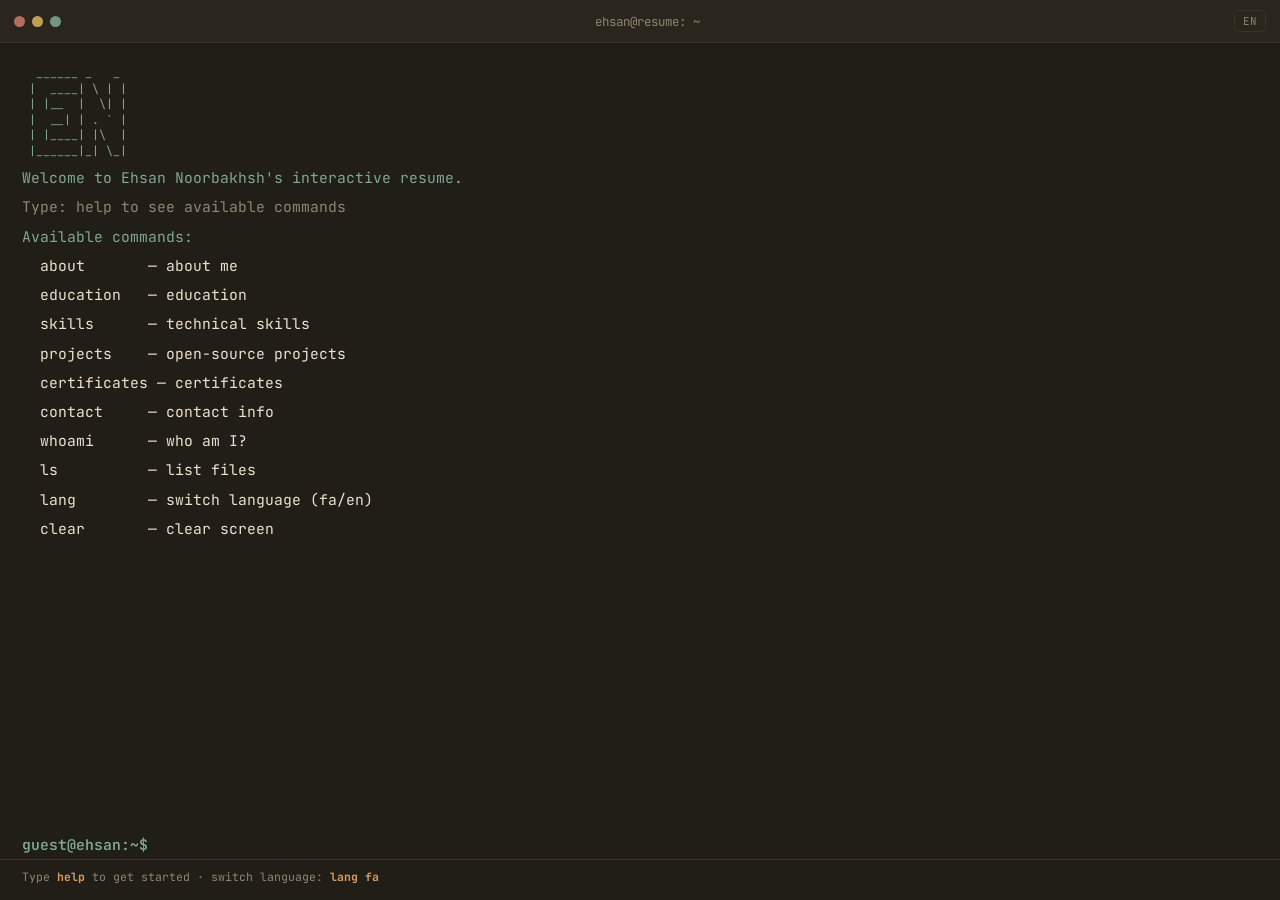
==== index.html @ cbe59d24 "Add files via upload" ====
<!DOCTYPE html>
<html lang="fa" dir="ltr">
<head>
<meta charset="UTF-8">
<meta name="viewport" content="width=device-width, initial-scale=1.0">
<title>ehsan@resume: ~</title>
<link rel="preconnect" href="https://fonts.googleapis.com">
<link href="https://fonts.googleapis.com/css2?family=Vazirmatn:wght@400;500;600;700&family=JetBrains+Mono:wght@400;500;600;700&display=swap" rel="stylesheet">
<link rel="icon" type="image/x-icon" href="terico.ico" />
<style>
  :root{
    --bg:#211d17;
    --bg-bar:#2a251d;
    --ink:#ece3cf;
    --ink-dim:#8f8672;
    --accent:#7fa895;
    --clay:#d99b5f;
    --err:#c97b6b;
    --border:#3a3327;
  }
  *{box-sizing:border-box;}
  html,body{margin:0;padding:0;height:100%;}
  body{
    background:var(--bg);
    color:var(--ink);
    font-family:'JetBrains Mono','Vazirmatn',monospace;
    height:100vh;
    display:flex; flex-direction:column;
    overflow:hidden;
  }
  ::selection{background:var(--accent); color:#211d17;}

  #titlebar{
    background:var(--bg-bar); border-bottom:1px solid var(--border);
    padding:10px 14px; display:flex; align-items:center; gap:10px; flex-shrink:0;
  }
  .dots{display:flex; gap:7px;}
  .dots span{width:11px; height:11px; border-radius:50%; display:inline-block; opacity:.85;}
  .d1{background:#c97b6b;} .d2{background:#d9b45f;} .d3{background:#7fa895;}
  #titlebar .name{flex:1; text-align:center; font-size:.78rem; color:var(--ink-dim);}
  #lang-badge{
    font-size:.68rem; color:var(--ink-dim); border:1px solid var(--border); border-radius:5px;
    padding:3px 8px; flex-shrink:0;
  }

  #screen{
    flex:1; overflow-y:auto; padding:22px 22px 10px; font-size:.92rem; line-height:1.85;
    cursor:text; user-select:text; -webkit-user-select:text;
  }
  #screen::-webkit-scrollbar{width:9px;}
  #screen::-webkit-scrollbar-thumb{background:var(--border); border-radius:5px;}

  .line{margin-bottom:2px; white-space:pre-wrap; word-break:break-word; user-select:text;}
  .line.rtl{direction:rtl; text-align:right; font-family:'Vazirmatn','JetBrains Mono',monospace;}
  .line.cmd{color:var(--ink);}
  .line.cmd .prompt{color:var(--accent); font-weight:600;}
  .line.dim{color:var(--ink-dim);}
  .line.accent{color:var(--accent);}
  .line.clay{color:var(--clay);}
  .line.err{color:var(--err);}
  .line.gap{height:10px;}

  .ascii{color:var(--accent); font-size:.72rem; line-height:1.35; margin-bottom:6px; white-space:pre;}

  a{color:var(--clay); text-decoration:none; border-bottom:1px dashed var(--clay); cursor:pointer;}
  a:hover{color:var(--accent); border-bottom-color:var(--accent);}

  #input-row{
    display:flex; align-items:center; gap:8px; padding:2px 0 4px;
  }
  #input-row .prompt{color:var(--accent); font-weight:600; flex-shrink:0; font-size:.92rem;}
  #cmd-input{
    flex:1; background:transparent; border:none; outline:none; color:var(--ink);
    font-family:'JetBrains Mono','Vazirmatn',monospace; font-size:.92rem; caret-color:var(--accent);
    direction:ltr;
  }

  #hint{
    flex-shrink:0; padding:9px 22px 16px; font-size:.72rem; color:var(--ink-dim);
    border-top:1px solid var(--border);
  }
  #hint.rtl{direction:rtl; text-align:right;}
  #hint b{color:var(--clay); font-family:'JetBrains Mono';}

  @media (max-width:640px){
    #screen{font-size:.85rem; padding:16px 14px 6px;}
    #hint{font-size:.68rem; padding:8px 14px 14px;}
  }
  @media (prefers-reduced-motion: reduce){
    *{animation-duration:.001s !important; transition-duration:.001s !important;}
  }
</style>
</head>
<body>

<div id="titlebar">
  <div class="dots"><span class="d1"></span><span class="d2"></span><span class="d3"></span></div>
  <div class="name">ehsan@resume: ~</div>
  <div id="lang-badge">EN</div>
</div>

<div id="screen"></div>

<div style="padding:0 22px;">
  <div id="input-row">
    <span class="prompt">guest@ehsan:~$</span>
    <input id="cmd-input" type="text" autocomplete="off" autocorrect="off" autocapitalize="off" spellcheck="false" aria-label="terminal input">
  </div>
</div>

<div id="hint">Type <b>help</b> to get started  ·  switch language: <b>lang fa</b></div>

<script>
(function(){
  var screen = document.getElementById('screen');
  var input = document.getElementById('cmd-input');
  var hint = document.getElementById('hint');
  var langBadge = document.getElementById('lang-badge');
  var history = [];
  var histIndex = -1;
  var lang = 'en';

  var ascii = "  ______ _   _\n |  ____| \\ | |\n | |__  |  \\| |\n |  __| | . \` |\n | |____| |\\  |\n |______|_| \\_|";

  function addLine(text, cls){
    var d = document.createElement('div');
    d.className = 'line' + (cls ? ' ' + cls : '');
    d.textContent = text;
    screen.appendChild(d);
  }
  function addGap(){
    var d = document.createElement('div');
    d.className = 'line gap';
    screen.appendChild(d);
  }
  function addRaw(html, cls){
    var d = document.createElement('div');
    d.className = 'line' + (cls ? ' ' + cls : '');
    d.innerHTML = html;
    screen.appendChild(d);
  }
  function addLinkLine(prefix, url, displayText, cls){
    var d = document.createElement('div');
    d.className = 'line' + (cls ? ' ' + cls : '');
    if(prefix){
      d.appendChild(document.createTextNode(prefix));
    }
    var a = document.createElement('a');
    a.href = url;
    a.textContent = displayText;
    a.target = '_blank';
    a.rel = 'noopener noreferrer';
    d.appendChild(a);
    screen.appendChild(d);
  }
  function scrollBottom(){
    screen.scrollTop = screen.scrollHeight;
  }
  function r(cls){ return lang === 'fa' ? ('rtl ' + (cls||'')).trim() : (cls||''); }

  var commands = {
    help: function(){
      if(lang === 'fa'){
        addLine('دستورات موجود:', r('accent'));
        addLine('  about       — درباره من', r());
        addLine('  education   — تحصیلات', r());
        addLine('  skills      — مهارت‌های فنی', r());
        addLine('  projects    — پروژه‌های متن‌باز', r());
        addLine('  certificates — گواهی‌ها', r());
        addLine('  contact     — راه‌های ارتباطی', r());
        addLine('  whoami      — من کی‌ام؟', r());
        addLine('  ls          — لیست فایل‌ها', r());
        addLine('  lang        — تغییر زبان (fa/en)', r());
        addLine('  clear       — پاک کردن صفحه', r());
      } else {
        addLine('Available commands:', 'accent');
        addLine('  about       — about me');
        addLine('  education   — education');
        addLine('  skills      — technical skills');
        addLine('  projects    — open-source projects');
        addLine('  certificates — certificates');
        addLine('  contact     — contact info');
        addLine('  whoami      — who am I?');
        addLine('  ls          — list files');
        addLine('  lang        — switch language (fa/en)');
        addLine('  clear       — clear screen');
      }
    },
    about: function(){
      if(lang === 'fa'){
        addLine('احسان نوربخش — دانشجوی مهندسی کامپیوتر، دانشگاه قم', r('clay'));
        addGap();
        addLine('دانشجوی مهندسی کامپیوتر دانشگاه قم هستم و تجربه‌ی انجام چندین پروژه‌ی دانشگاهی و عملی', r());
        addLine('در زمینه‌ی برنامه‌نویسی و توسعه‌ی نرم‌افزار دارم. با Python و php و #C کار کرده‌ام و در طراحی', r());
        addLine('و پیاده‌سازی مدل‌های یادگیری ماشین تجربه دارم. همچنین در توسعه‌ی وب‌سایت یک شرکت هم', r());
        addLine('نقش داشته‌ام که با فرآیندهای واقعی توسعه‌ی نرم‌افزار آشناترم کرد.', r());
        addGap();
        addLine('علاقه‌مند به هوش مصنوعی‌ام و همیشه در حال یادگیری تکنولوژی‌های جدید برای رشد شخصی', r('dim'));
        addLine('و حرفه‌ای هستم.', r('dim'));
      } else {
        addLine('Ehsan Noorbakhsh — Computer Engineering student, University of Qom', 'clay');
        addGap();
        addLine("I'm a computer engineering student at the University of Qom with hands-on");
        addLine('experience building academic and personal software projects. I\'ve worked with');
        addLine('Python , C# and php , and have experience designing and implementing machine learning');
        addLine('models. I also contributed to a company website, which gave me real exposure');
        addLine('to actual development workflows.');
        addGap();
        addLine("I'm interested in AI and always learning new technologies to keep growing,", 'dim');
        addLine('both personally and professionally.', 'dim');
      }
    },
    education: function(){
      if(lang === 'fa'){
        addLine('کارشناسی مهندسی کامپیوتر', r('clay'));
        addLine('  دانشگاه قم  ·  مهر ۱۴۰۳ تا اکنون', r('dim'));
        addGap();
        addLine('دیپلم ریاضی', r('clay'));
        addLine('  دبیرستان استعدادهای درخشان دکتر شهریاری، قم  ·  ۱۴۰۰ تا ۱۴۰۳', r('dim'));
      } else {
        addLine('B.Sc. in Computer Engineering', 'clay');
        addLine('  University of Qom  ·  Sep 2024 – present', 'dim');
        addGap();
        addLine('Math Diploma', 'clay');
        addLine('  Shahriari Talented Students High School, Qom  ·  2021 – 2024', 'dim');
      }
    },
    skills: function(){
      addLine(lang === 'fa' ? 'مهارت‌های فنی:' : 'Technical skills:', r('accent'));
      addGap();
      var bar = function(name, pct, level){
        var filled = Math.round(pct/10);
        var b = '█'.repeat(filled) + '░'.repeat(10-filled);
        addLine('  ' + name.padEnd(17,' ') + b + '  ' + level);
      };
      bar('Python', 70, '2-4y');
      bar('HTML5', 70, '2-4y');
      bar('Machine Learning', 35, '<1y');
      bar('JavaScript', 35, '<1y');
      bar('Windows Forms', 35, '<1y');
      bar('C#', 30, '<1y');
      bar('C++', 25, '<1y');
      addGap();
      addLine(lang === 'fa'
        ? 'فناوری‌های مورد علاقه: Python, JavaScript, C#, HTML, CSS, C++'
        : 'Favorite technologies: Python, JavaScript, C#, HTML, CSS, C++', r('dim'));
    },
    projects: function(){
      if(lang === 'fa'){
        addLine('پروژه‌های متن‌باز:', r('accent'));
        addGap();
        addLine('1. Kanban  [PHP]', 'clay');
        addLine('   بک‌اند یک سیستم مدیریت کانبان مشابه ترلو/جیرا؛ احراز هویت، بوردها، تسک‌ها و سطوح دسترسی.', r('dim'));
        addLinkLine('   → ', 'https://github.com/Ehsan-999/Kanban', 'github.com/ehsannoorbakhsh/Kanban');
        addGap();
        addLine('2. API-Foods  [Python / FastAPI]', 'clay');
        addLine('   REST API برای مدیریت آیتم‌های غذایی با CRUD کامل و اعتبارسنجی Pydantic.', r('dim'));
        addLinkLine('   → ', 'https://github.com/Ehsan-999/API-Foods', 'github.com/ehsannoorbakhsh/API-Foods');
        addGap();
        addLine('3. clipboard-pro  [Python / Tkinter]', 'clay');
        addLine('   مدیریت‌کننده‌ی کلیپ‌بورد با قابلیت پین‌کردن، جست‌وجو و ذخیره‌سازی.', r('dim'));
        addLinkLine('   → ', 'https://github.com/Ehsan-999/clipboard-pro', 'github.com/ehsannoorbakhsh/clipboard-pro');
        addGap();
        addLine('4. Housing-price-prediction  [Python / Jupyter]', 'clay');
        addLine('   پیش‌بینی قیمت خانه با رگرسیون خطی بر اساس متراژ، اتاق، پارکینگ و آدرس.', r('dim'));
        addLinkLine('   → ', 'https://github.com/Ehsan-999/Housing-price-prediction', 'github.com/ehsannoorbakhsh/Housing-price-prediction');
        addGap();
        addLine('5. Inventory-Management-System  [C# / SQL Server]', 'clay');
        addLine('   سیستم انبارداری با ورود کاربر، ثبت محصول، ردیابی موجودی و گزارش تراکنش‌ها.', r('dim'));
        addLinkLine('   → ', 'https://github.com/Ehsan-999/Inventory-Management-System-Cs-WinForms-and-SQL-Server', 'github.com/ehsannoorbakhsh/Inventory-Management-System');
      } else {
        addLine('Open-source projects:', 'accent');
        addGap();
        addLine('1. Kanban  [PHP]', 'clay');
        addLine('   Backend for a Kanban board system similar to Trello/Jira — auth, boards,');
        addLine('   tasks, comments, and permissions.');
        addLinkLine('   → ', 'https://github.com/Ehsan-999/Kanban', 'github.com/ehsannoorbakhsh/Kanban');
        addGap();
        addLine('2. API-Foods  [Python / FastAPI]', 'clay');
        addLine('   A REST API for managing food items with full CRUD and Pydantic validation.');
        addLinkLine('   → ', 'https://github.com/Ehsan-999/API-Foods', 'github.com/ehsannoorbakhsh/API-Foods');
        addGap();
        addLine('3. clipboard-pro  [Python / Tkinter]', 'clay');
        addLine('   A clipboard manager with pinning, search, and history.');
        addLinkLine('   → ', 'https://github.com/Ehsan-999/clipboard-pro', 'github.com/ehsannoorbakhsh/clipboard-pro');
        addGap();
        addLine('4. Housing-price-prediction  [Python / Jupyter]', 'clay');
        addLine('   House price prediction using linear regression based on area, rooms,');
        addLine('   parking, and address.');
        addLinkLine('   → ', 'https://github.com/Ehsan-999/Housing-price-prediction', 'github.com/ehsannoorbakhsh/Housing-price-prediction');
        addGap();
        addLine('5. Inventory-Management-System  [C# / SQL Server]', 'clay');
        addLine('   An inventory system with login, product registration, stock tracking,');
        addLine('   and transaction reports.');
        addLinkLine('   → ', 'https://github.com/Ehsan-999/Inventory-Management-System-Cs-WinForms-and-SQL-Server', 'github.com/ehsannoorbakhsh/Inventory-Management-System');
      }
    },
    contact: function(){
      addLinkLine('Email    : ', 'mailto:ehsannoorbakhsh864@gmail.com', 'ehsannoorbakhsh864@gmail.com');
      addLinkLine('Phone    : ', 'tel:+989052818292', '0905 281 8292');
      addLine('Location : Qom, Iran');
      addLinkLine('GitHub   : ', 'https://github.com/Ehsan-999', 'github.com/Ehsan-999');
      addLinkLine('LinkedIn : ', 'https://www.linkedin.com/in/ehsan-noorbakhsh-a4a32a203', 'linkedin.com/in/ehsannoorbakhsh');
      addLinkLine('Telegram : ', 'https://t.me/Ehsan2k', 't.me/Ehsan2k');
    },
    whoami: function(){
      if(lang === 'fa'){
        addLine('ehsan — computer engineering student, qom university', 'accent');
        addLine('عاشق پایتون، یادگیری ماشین، و ساختن چیزهایی که واقعاً کار می‌کنن.', r('dim'));
      } else {
        addLine('ehsan — computer engineering student, qom university', 'accent');
        addLine('Loves Python, machine learning, and building things that actually work.', 'dim');
      }
    },
    ls: function(){
      addLine('about.txt   education.txt   skills.json   projects/   contact.sh', 'dim');
    },
    date: function(){
      addLine(new Date().toString());
    },
    sudo: function(){
      if(lang === 'fa'){
        addLine('ehsan is not in the sudoers file. This incident will be reported.', 'err');
        addLine(' آروم باش رفیق، فقط یه رزومه‌ست', r('dim'));
      } else {
        addLine('ehsan is not in the sudoers file. This incident will be reported.', 'err');
        addLine(" relax, it's just a resume", 'dim');
      }
    },
    lang: function(arg){
      var choice = (arg || '').toLowerCase();
      if(choice === 'en' || choice === 'english'){
        setLang('en');
        addLine('Language switched to English.', 'accent');
      } else if(choice === 'fa' || choice === 'farsi' || choice === 'persian'){
        setLang('fa');
        addLine('زبان به فارسی تغییر کرد.', r('accent'));
      } else if(choice === ''){
        setLang(lang === 'fa' ? 'en' : 'fa');
        addLine(lang === 'fa' ? 'زبان به فارسی تغییر کرد.' : 'Language switched to English.', r('accent'));
      } else {
        addLine(lang === 'fa' ? 'استفاده: lang fa | lang en' : 'Usage: lang fa | lang en', r('err'));
      }
    },
    certificates: function(){
      if(lang === 'fa'){
        addLine('گواهی‌ها:', r('accent'));
        addGap();
        addLine('تجزیه و تحلیل و آماده‌سازی داده‌ها با پایتون', r('clay'));
        addLine('  فرادرس  ·  اعتبار از دی ۱۴۰۴ تا اکنون', r('dim'));
        addLine('  Preprocessor, Data Analysis, NumPy, Pandas, Python');
        addGap();
        addLine('یادگیری ماشین با پایتون', r('clay'));
        addLine('  مکتب‌خونه  ·  اعتبار از آذر ۱۴۰۴ تا اکنون', r('dim'));
        addLine('  Recommendation Engine, Logistic Regression, Classification, Machine Learning, Hierarchical Clustering');
        addGap();
        addLine('طراحی صفحات وب پیشرفته', r('clay'));
        addLine('  جهاد دانشگاهی  ·  اعتبار از مرداد ۱۴۰۴ تا اکنون', r('dim'));
        addLine('  DOM, API, JavaScript');
        addGap();
        addLine('پایتون پیشرفته', r('clay'));
        addLine('  مکتب‌خونه  ·  اعتبار از بهمن ۱۴۰۳ تا اکنون', r('dim'));
        addLine('  Decision Tree, Beautiful Soup, MySQL, Python');
        addGap();
        addLine('طراحی صفحات وب مقدماتی', r('clay'));
        addLine('  جهاد دانشگاهی  ·  اعتبار از دی ۱۴۰۳ تا اکنون', r('dim'));
        addLine('  CSS, HTML');
        addGap();
        addLine('پایتون مقدماتی', r('clay'));
        addLine('  دبیرستان شهید دکتر شهریاری  ·  اعتبار از دی ۱۳۹۹ تا اکنون', r('dim'));
        addLine('  Python');
      } else {
        addLine('Certificates:', 'accent');
        addGap();
        addLine('Data Analysis & Preprocessing with Python', 'clay');
        addLine('  Faradars  ·  issued Dey 1404 (ongoing)', 'dim');
        addLine('  Preprocessor, Data Analysis, NumPy, Pandas, Python');
        addGap();
        addLine('Machine Learning with Python', 'clay');
        addLine('  Maktabkhooneh  ·  issued Azar 1404 (ongoing)', 'dim');
        addLine('  Recommendation Engine, Logistic Regression, Classification, Machine Learning, Hierarchical Clustering');
        addGap();
        addLine('Advanced Web Page Design', 'clay');
        addLine('  Jahad Daneshgahi  ·  issued Mordad 1404 (ongoing)', 'dim');
        addLine('  DOM, API, JavaScript');
        addGap();
        addLine('Advanced Python', 'clay');
        addLine('  Maktabkhooneh  ·  issued Bahman 1403 (ongoing)', 'dim');
        addLine('  Decision Tree, Beautiful Soup, MySQL, Python');
        addGap();
        addLine('Beginner Web Page Design', 'clay');
        addLine('  Jahad Daneshgahi  ·  issued Dey 1403 (ongoing)', 'dim');
        addLine('  CSS, HTML');
        addGap();
        addLine('Beginner Python', 'clay');
        addLine('  Shahid Dr. Shahriari High School  ·  issued Dey 1399 (ongoing)', 'dim');
        addLine('  Python');
      }
    },
    clear: function(){
      screen.innerHTML = '';
    }
  };

  function setLang(l){
    lang = l;
    langBadge.textContent = lang.toUpperCase();
    if(lang === 'fa'){
      hint.className = 'rtl';
      hint.innerHTML = 'برای شروع تایپ کن: <b>help</b>  ·  تغییر زبان: <b>lang en</b>';
    } else {
      hint.className = '';
      hint.innerHTML = 'Type <b>help</b> to get started  ·  switch language: <b>lang fa</b>';
    }
  }

  function runCommand(raw){
    var trimmed = raw.trim();
    addRaw('<span class="prompt">guest@ehsan:~$</span> ' + escapeHtml(trimmed), 'line cmd');
    if(trimmed === ''){ scrollBottom(); return; }
    var parts = trimmed.split(/\s+/);
    var name = parts[0].toLowerCase();
    if(commands.hasOwnProperty(name)){
      commands[name](parts[1]);
    } else {
      addLine('-bash: ' + name + ': command not found');
      addLine(lang === 'fa' ? "دستور نامعتبره — برای دیدن گزینه‌ها 'help' رو بزن" : "Unknown command — type 'help' to see options", r('dim'));
    }
    addGap();
    scrollBottom();
  }

  function escapeHtml(s){
    var d = document.createElement('div');
    d.textContent = s;
    return d.innerHTML;
  }

  input.addEventListener('keydown', function(e){
    if(e.key === 'Enter'){
      var val = input.value;
      history.push(val);
      histIndex = history.length;
      input.value = '';
      runCommand(val);
    } else if(e.key === 'ArrowUp'){
      if(histIndex > 0){ histIndex--; input.value = history[histIndex]; setTimeout(function(){input.selectionStart = input.selectionEnd = input.value.length;},0); }
      e.preventDefault();
    } else if(e.key === 'ArrowDown'){
      if(histIndex < history.length - 1){ histIndex++; input.value = history[histIndex]; }
      else { histIndex = history.length; input.value = ''; }
      e.preventDefault();
    }
  });

  function focusIfNoSelection(){
    var sel = window.getSelection();
    if(!sel || sel.toString().length === 0){
      input.focus();
    }
  }
  screen.addEventListener('mouseup', focusIfNoSelection);
  document.body.addEventListener('mouseup', function(e){
    if(e.target === document.body) focusIfNoSelection();
  });

  /* welcome banner */
  var asciiEl = document.createElement('div');
  asciiEl.className = 'ascii';
  asciiEl.textContent = ascii;
  screen.appendChild(asciiEl);
  addLine("Welcome to Ehsan Noorbakhsh's interactive resume.", 'accent');
  addLine("Type: help to see available commands", 'dim');
  addLine('Available commands:', 'accent');
        addLine('  about       — about me');
        addLine('  education   — education');
        addLine('  skills      — technical skills');
        addLine('  projects    — open-source projects');
        addLine('  certificates — certificates');
        addLine('  contact     — contact info');
        addLine('  whoami      — who am I?');
        addLine('  ls          — list files');
        addLine('  lang        — switch language (fa/en)');
        addLine('  clear       — clear screen');
  addGap();

  input.focus();
})();
</script>
</body>
</html>
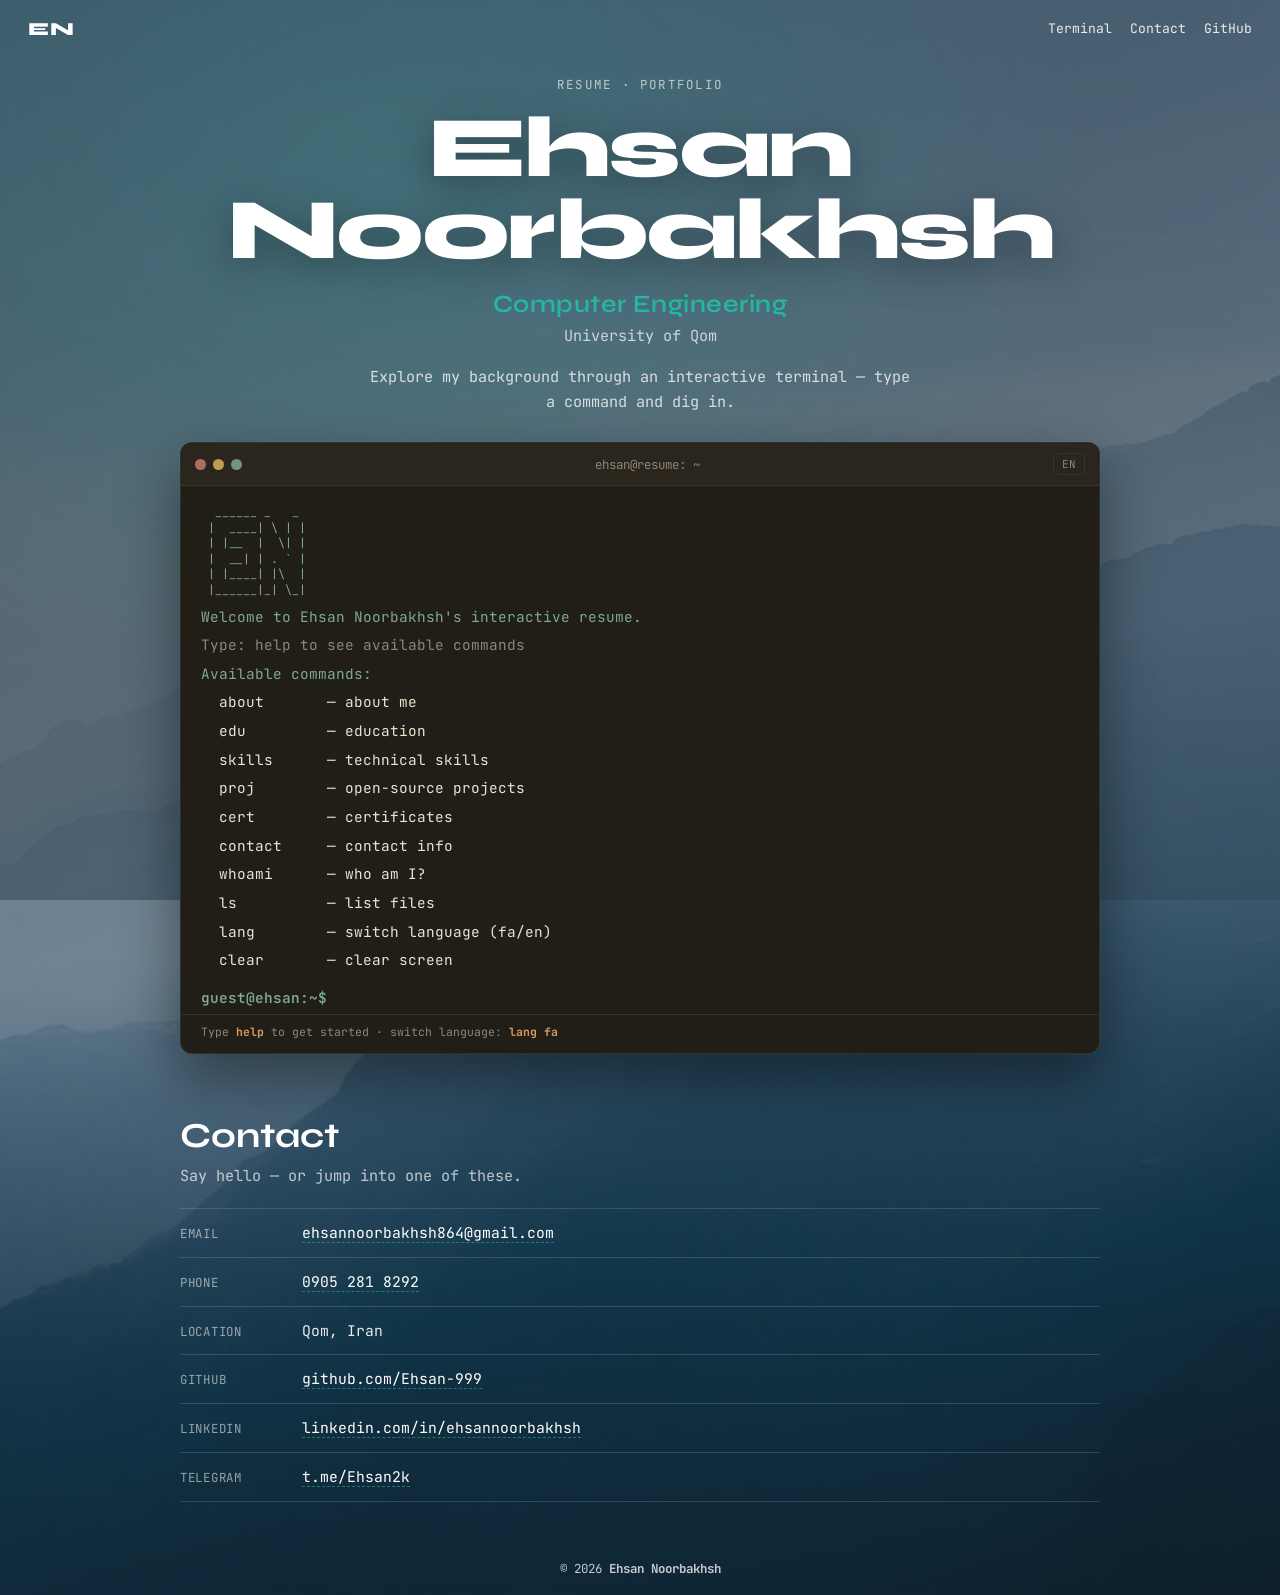
==== commit de6734af: "change template" ====
--- a/index.html
+++ b/index.html
@@ -1,491 +1,107 @@
 <!DOCTYPE html>
-<html lang="fa" dir="ltr">
+<html lang="en">
+
 <head>
-<meta charset="UTF-8">
-<meta name="viewport" content="width=device-width, initial-scale=1.0">
-<title>ehsan@resume: ~</title>
-<link rel="preconnect" href="https://fonts.googleapis.com">
-<link href="https://fonts.googleapis.com/css2?family=Vazirmatn:wght@400;500;600;700&family=JetBrains+Mono:wght@400;500;600;700&display=swap" rel="stylesheet">
-<link rel="icon" type="image/x-icon" href="terico.ico" />
-<style>
-  :root{
-    --bg:#211d17;
-    --bg-bar:#2a251d;
-    --ink:#ece3cf;
-    --ink-dim:#8f8672;
-    --accent:#7fa895;
-    --clay:#d99b5f;
-    --err:#c97b6b;
-    --border:#3a3327;
-  }
-  *{box-sizing:border-box;}
-  html,body{margin:0;padding:0;height:100%;}
-  body{
-    background:var(--bg);
-    color:var(--ink);
-    font-family:'JetBrains Mono','Vazirmatn',monospace;
-    height:100vh;
-    display:flex; flex-direction:column;
-    overflow:hidden;
-  }
-  ::selection{background:var(--accent); color:#211d17;}
+  <meta charset="utf-8">
+  <meta content="width=device-width, initial-scale=1.0" name="viewport">
+  <title>Ehsan Noorbakhsh — Resume</title>
+  <meta name="description" content="Interactive terminal resume of Ehsan Noorbakhsh, Computer Engineering student.">
+  <meta name="keywords" content="Ehsan Noorbakhsh, resume, portfolio, computer engineering">
 
-  #titlebar{
-    background:var(--bg-bar); border-bottom:1px solid var(--border);
-    padding:10px 14px; display:flex; align-items:center; gap:10px; flex-shrink:0;
-  }
-  .dots{display:flex; gap:7px;}
-  .dots span{width:11px; height:11px; border-radius:50%; display:inline-block; opacity:.85;}
-  .d1{background:#c97b6b;} .d2{background:#d9b45f;} .d3{background:#7fa895;}
-  #titlebar .name{flex:1; text-align:center; font-size:.78rem; color:var(--ink-dim);}
-  #lang-badge{
-    font-size:.68rem; color:var(--ink-dim); border:1px solid var(--border); border-radius:5px;
-    padding:3px 8px; flex-shrink:0;
-  }
+  <link href="assets/img/favicon.png" rel="icon">
 
-  #screen{
-    flex:1; overflow-y:auto; padding:22px 22px 10px; font-size:.92rem; line-height:1.85;
-    cursor:text; user-select:text; -webkit-user-select:text;
-  }
-  #screen::-webkit-scrollbar{width:9px;}
-  #screen::-webkit-scrollbar-thumb{background:var(--border); border-radius:5px;}
+  <link href="https://fonts.googleapis.com" rel="preconnect">
+  <link href="https://fonts.gstatic.com" rel="preconnect" crossorigin>
+  <link href="https://fonts.googleapis.com/css2?family=JetBrains+Mono:wght@400;500;600;700&family=Syne:wght@600;700;800&family=Vazirmatn:wght@400;500;600;700&display=swap" rel="stylesheet">
 
-  .line{margin-bottom:2px; white-space:pre-wrap; word-break:break-word; user-select:text;}
-  .line.rtl{direction:rtl; text-align:right; font-family:'Vazirmatn','JetBrains Mono',monospace;}
-  .line.cmd{color:var(--ink);}
-  .line.cmd .prompt{color:var(--accent); font-weight:600;}
-  .line.dim{color:var(--ink-dim);}
-  .line.accent{color:var(--accent);}
-  .line.clay{color:var(--clay);}
-  .line.err{color:var(--err);}
-  .line.gap{height:10px;}
+  <link href="assets/css/main.css" rel="stylesheet">
+</head>
 
-  .ascii{color:var(--accent); font-size:.72rem; line-height:1.35; margin-bottom:6px; white-space:pre;}
+<body class="index-page">
 
-  a{color:var(--clay); text-decoration:none; border-bottom:1px dashed var(--clay); cursor:pointer;}
-  a:hover{color:var(--accent); border-bottom-color:var(--accent);}
+  <header id="header" class="header">
+    <a href="#hero" class="logo">
+      <span class="sitename">EN</span>
+    </a>
+    <nav class="header-links">
+      <a href="#terminal" data-i18n="navTerminal">Terminal</a>
+      <a href="#contact" data-i18n="navContact">Contact</a>
+      <a href="https://github.com/Ehsan-999" target="_blank" rel="noopener noreferrer">GitHub</a>
+    </nav>
+  </header>
 
-  #input-row{
-    display:flex; align-items:center; gap:8px; padding:2px 0 4px;
-  }
-  #input-row .prompt{color:var(--accent); font-weight:600; flex-shrink:0; font-size:.92rem;}
-  #cmd-input{
-    flex:1; background:transparent; border:none; outline:none; color:var(--ink);
-    font-family:'JetBrains Mono','Vazirmatn',monospace; font-size:.92rem; caret-color:var(--accent);
-    direction:ltr;
-  }
+  <main class="main">
+    <section id="hero" class="hero">
+      <div class="intro">
+        <p class="intro-kicker" data-i18n="kicker">Resume · Portfolio</p>
+        <h1 class="intro-name" data-i18n-html="name">Ehsan<br>Noorbakhsh</h1>
+        <p class="intro-role" data-i18n="role">Computer Engineering</p>
+        <p class="intro-place" data-i18n="place">University of Qom</p>
+        <p class="intro-lead" data-i18n="lead">Explore my background through an interactive terminal — type a command and dig in.</p>
+      </div>
 
-  #hint{
-    flex-shrink:0; padding:9px 22px 16px; font-size:.72rem; color:var(--ink-dim);
-    border-top:1px solid var(--border);
-  }
-  #hint.rtl{direction:rtl; text-align:right;}
-  #hint b{color:var(--clay); font-family:'JetBrains Mono';}
+      <div class="terminal" id="terminal" dir="ltr" aria-label="Interactive resume terminal">
+        <div id="titlebar">
+          <div class="dots"><span class="d1"></span><span class="d2"></span><span class="d3"></span></div>
+          <div class="name">ehsan@resume: ~</div>
+          <button type="button" id="lang-badge" aria-label="Switch language">EN</button>
+        </div>
 
-  @media (max-width:640px){
-    #screen{font-size:.85rem; padding:16px 14px 6px;}
-    #hint{font-size:.68rem; padding:8px 14px 14px;}
-  }
-  @media (prefers-reduced-motion: reduce){
-    *{animation-duration:.001s !important; transition-duration:.001s !important;}
-  }
-</style>
-</head>
-<body>
+        <div id="screen"></div>
 
-<div id="titlebar">
-  <div class="dots"><span class="d1"></span><span class="d2"></span><span class="d3"></span></div>
-  <div class="name">ehsan@resume: ~</div>
-  <div id="lang-badge">EN</div>
-</div>
+        <div class="input-wrap">
+          <div id="input-row">
+            <span class="prompt">guest@ehsan:~$</span>
+            <input id="cmd-input" type="text" autocomplete="off" autocorrect="off" autocapitalize="off" spellcheck="false" aria-label="terminal input">
+          </div>
+        </div>
 
-<div id="screen"></div>
+        <div id="hint">Type <b>help</b> to get started · switch language: <b>lang fa</b></div>
+      </div>
+    </section>
 
-<div style="padding:0 22px;">
-  <div id="input-row">
-    <span class="prompt">guest@ehsan:~$</span>
-    <input id="cmd-input" type="text" autocomplete="off" autocorrect="off" autocapitalize="off" spellcheck="false" aria-label="terminal input">
-  </div>
-</div>
+    <section id="contact" class="contact">
+      <h2 data-i18n="contactTitle">Contact</h2>
+      <p class="contact-lead" data-i18n="contactLead">Say hello — or jump into one of these.</p>
+      <ul class="contact-list">
+        <li>
+          <span data-i18n="labelEmail">Email</span>
+          <a href="mailto:ehsannoorbakhsh864@gmail.com">ehsannoorbakhsh864@gmail.com</a>
+        </li>
+        <li>
+          <span data-i18n="labelPhone">Phone</span>
+          <a href="tel:+989052818292">0905 281 8292</a>
+        </li>
+        <li>
+          <span data-i18n="labelLocation">Location</span>
+          <span class="contact-plain" data-i18n="locationValue">Qom, Iran</span>
+        </li>
+        <li>
+          <span>GitHub</span>
+          <a href="https://github.com/Ehsan-999" target="_blank" rel="noopener noreferrer">github.com/Ehsan-999</a>
+        </li>
+        <li>
+          <span>LinkedIn</span>
+          <a href="https://www.linkedin.com/in/ehsan-noorbakhsh-a4a32a203" target="_blank" rel="noopener noreferrer">linkedin.com/in/ehsannoorbakhsh</a>
+        </li>
+        <li>
+          <span>Telegram</span>
+          <a href="https://t.me/Ehsan2k" target="_blank" rel="noopener noreferrer">t.me/Ehsan2k</a>
+        </li>
+      </ul>
+    </section>
+  </main>
 
-<div id="hint">Type <b>help</b> to get started  ·  switch language: <b>lang fa</b></div>
+  <footer id="footer" class="footer">
+    <p>© <span id="year"></span> <strong data-i18n="footerName">Ehsan Noorbakhsh</strong></p>
 
-<script>
-(function(){
-  var screen = document.getElementById('screen');
-  var input = document.getElementById('cmd-input');
-  var hint = document.getElementById('hint');
-  var langBadge = document.getElementById('lang-badge');
-  var history = [];
-  var histIndex = -1;
-  var lang = 'en';
+  </footer>
 
-  var ascii = "  ______ _   _\n |  ____| \\ | |\n | |__  |  \\| |\n |  __| | . \` |\n | |____| |\\  |\n |______|_| \\_|";
+  <div id="preloader"></div>
 
-  function addLine(text, cls){
-    var d = document.createElement('div');
-    d.className = 'line' + (cls ? ' ' + cls : '');
-    d.textContent = text;
-    screen.appendChild(d);
-  }
-  function addGap(){
-    var d = document.createElement('div');
-    d.className = 'line gap';
-    screen.appendChild(d);
-  }
-  function addRaw(html, cls){
-    var d = document.createElement('div');
-    d.className = 'line' + (cls ? ' ' + cls : '');
-    d.innerHTML = html;
-    screen.appendChild(d);
-  }
-  function addLinkLine(prefix, url, displayText, cls){
-    var d = document.createElement('div');
-    d.className = 'line' + (cls ? ' ' + cls : '');
-    if(prefix){
-      d.appendChild(document.createTextNode(prefix));
-    }
-    var a = document.createElement('a');
-    a.href = url;
-    a.textContent = displayText;
-    a.target = '_blank';
-    a.rel = 'noopener noreferrer';
-    d.appendChild(a);
-    screen.appendChild(d);
-  }
-  function scrollBottom(){
-    screen.scrollTop = screen.scrollHeight;
-  }
-  function r(cls){ return lang === 'fa' ? ('rtl ' + (cls||'')).trim() : (cls||''); }
+  <script src="assets/js/main.js"></script>
+  <script src="assets/js/terminal.js"></script>
 
-  var commands = {
-    help: function(){
-      if(lang === 'fa'){
-        addLine('دستورات موجود:', r('accent'));
-        addLine('  about       — درباره من', r());
-        addLine('  education   — تحصیلات', r());
-        addLine('  skills      — مهارت‌های فنی', r());
-        addLine('  projects    — پروژه‌های متن‌باز', r());
-        addLine('  certificates — گواهی‌ها', r());
-        addLine('  contact     — راه‌های ارتباطی', r());
-        addLine('  whoami      — من کی‌ام؟', r());
-        addLine('  ls          — لیست فایل‌ها', r());
-        addLine('  lang        — تغییر زبان (fa/en)', r());
-        addLine('  clear       — پاک کردن صفحه', r());
-      } else {
-        addLine('Available commands:', 'accent');
-        addLine('  about       — about me');
-        addLine('  education   — education');
-        addLine('  skills      — technical skills');
-        addLine('  projects    — open-source projects');
-        addLine('  certificates — certificates');
-        addLine('  contact     — contact info');
-        addLine('  whoami      — who am I?');
-        addLine('  ls          — list files');
-        addLine('  lang        — switch language (fa/en)');
-        addLine('  clear       — clear screen');
-      }
-    },
-    about: function(){
-      if(lang === 'fa'){
-        addLine('احسان نوربخش — دانشجوی مهندسی کامپیوتر، دانشگاه قم', r('clay'));
-        addGap();
-        addLine('دانشجوی مهندسی کامپیوتر دانشگاه قم هستم و تجربه‌ی انجام چندین پروژه‌ی دانشگاهی و عملی', r());
-        addLine('در زمینه‌ی برنامه‌نویسی و توسعه‌ی نرم‌افزار دارم. با Python و php و #C کار کرده‌ام و در طراحی', r());
-        addLine('و پیاده‌سازی مدل‌های یادگیری ماشین تجربه دارم. همچنین در توسعه‌ی وب‌سایت یک شرکت هم', r());
-        addLine('نقش داشته‌ام که با فرآیندهای واقعی توسعه‌ی نرم‌افزار آشناترم کرد.', r());
-        addGap();
-        addLine('علاقه‌مند به هوش مصنوعی‌ام و همیشه در حال یادگیری تکنولوژی‌های جدید برای رشد شخصی', r('dim'));
-        addLine('و حرفه‌ای هستم.', r('dim'));
-      } else {
-        addLine('Ehsan Noorbakhsh — Computer Engineering student, University of Qom', 'clay');
-        addGap();
-        addLine("I'm a computer engineering student at the University of Qom with hands-on");
-        addLine('experience building academic and personal software projects. I\'ve worked with');
-        addLine('Python , C# and php , and have experience designing and implementing machine learning');
-        addLine('models. I also contributed to a company website, which gave me real exposure');
-        addLine('to actual development workflows.');
-        addGap();
-        addLine("I'm interested in AI and always learning new technologies to keep growing,", 'dim');
-        addLine('both personally and professionally.', 'dim');
-      }
-    },
-    education: function(){
-      if(lang === 'fa'){
-        addLine('کارشناسی مهندسی کامپیوتر', r('clay'));
-        addLine('  دانشگاه قم  ·  مهر ۱۴۰۳ تا اکنون', r('dim'));
-        addGap();
-        addLine('دیپلم ریاضی', r('clay'));
-        addLine('  دبیرستان استعدادهای درخشان دکتر شهریاری، قم  ·  ۱۴۰۰ تا ۱۴۰۳', r('dim'));
-      } else {
-        addLine('B.Sc. in Computer Engineering', 'clay');
-        addLine('  University of Qom  ·  Sep 2024 – present', 'dim');
-        addGap();
-        addLine('Math Diploma', 'clay');
-        addLine('  Shahriari Talented Students High School, Qom  ·  2021 – 2024', 'dim');
-      }
-    },
-    skills: function(){
-      addLine(lang === 'fa' ? 'مهارت‌های فنی:' : 'Technical skills:', r('accent'));
-      addGap();
-      var bar = function(name, pct, level){
-        var filled = Math.round(pct/10);
-        var b = '█'.repeat(filled) + '░'.repeat(10-filled);
-        addLine('  ' + name.padEnd(17,' ') + b + '  ' + level);
-      };
-      bar('Python', 70, '2-4y');
-      bar('HTML5', 70, '2-4y');
-      bar('Machine Learning', 35, '<1y');
-      bar('JavaScript', 35, '<1y');
-      bar('Windows Forms', 35, '<1y');
-      bar('C#', 30, '<1y');
-      bar('C++', 25, '<1y');
-      addGap();
-      addLine(lang === 'fa'
-        ? 'فناوری‌های مورد علاقه: Python, JavaScript, C#, HTML, CSS, C++'
-        : 'Favorite technologies: Python, JavaScript, C#, HTML, CSS, C++', r('dim'));
-    },
-    projects: function(){
-      if(lang === 'fa'){
-        addLine('پروژه‌های متن‌باز:', r('accent'));
-        addGap();
-        addLine('1. Kanban  [PHP]', 'clay');
-        addLine('   بک‌اند یک سیستم مدیریت کانبان مشابه ترلو/جیرا؛ احراز هویت، بوردها، تسک‌ها و سطوح دسترسی.', r('dim'));
-        addLinkLine('   → ', 'https://github.com/Ehsan-999/Kanban', 'github.com/ehsannoorbakhsh/Kanban');
-        addGap();
-        addLine('2. API-Foods  [Python / FastAPI]', 'clay');
-        addLine('   REST API برای مدیریت آیتم‌های غذایی با CRUD کامل و اعتبارسنجی Pydantic.', r('dim'));
-        addLinkLine('   → ', 'https://github.com/Ehsan-999/API-Foods', 'github.com/ehsannoorbakhsh/API-Foods');
-        addGap();
-        addLine('3. clipboard-pro  [Python / Tkinter]', 'clay');
-        addLine('   مدیریت‌کننده‌ی کلیپ‌بورد با قابلیت پین‌کردن، جست‌وجو و ذخیره‌سازی.', r('dim'));
-        addLinkLine('   → ', 'https://github.com/Ehsan-999/clipboard-pro', 'github.com/ehsannoorbakhsh/clipboard-pro');
-        addGap();
-        addLine('4. Housing-price-prediction  [Python / Jupyter]', 'clay');
-        addLine('   پیش‌بینی قیمت خانه با رگرسیون خطی بر اساس متراژ، اتاق، پارکینگ و آدرس.', r('dim'));
-        addLinkLine('   → ', 'https://github.com/Ehsan-999/Housing-price-prediction', 'github.com/ehsannoorbakhsh/Housing-price-prediction');
-        addGap();
-        addLine('5. Inventory-Management-System  [C# / SQL Server]', 'clay');
-        addLine('   سیستم انبارداری با ورود کاربر، ثبت محصول، ردیابی موجودی و گزارش تراکنش‌ها.', r('dim'));
-        addLinkLine('   → ', 'https://github.com/Ehsan-999/Inventory-Management-System-Cs-WinForms-and-SQL-Server', 'github.com/ehsannoorbakhsh/Inventory-Management-System');
-      } else {
-        addLine('Open-source projects:', 'accent');
-        addGap();
-        addLine('1. Kanban  [PHP]', 'clay');
-        addLine('   Backend for a Kanban board system similar to Trello/Jira — auth, boards,');
-        addLine('   tasks, comments, and permissions.');
-        addLinkLine('   → ', 'https://github.com/Ehsan-999/Kanban', 'github.com/ehsannoorbakhsh/Kanban');
-        addGap();
-        addLine('2. API-Foods  [Python / FastAPI]', 'clay');
-        addLine('   A REST API for managing food items with full CRUD and Pydantic validation.');
-        addLinkLine('   → ', 'https://github.com/Ehsan-999/API-Foods', 'github.com/ehsannoorbakhsh/API-Foods');
-        addGap();
-        addLine('3. clipboard-pro  [Python / Tkinter]', 'clay');
-        addLine('   A clipboard manager with pinning, search, and history.');
-        addLinkLine('   → ', 'https://github.com/Ehsan-999/clipboard-pro', 'github.com/ehsannoorbakhsh/clipboard-pro');
-        addGap();
-        addLine('4. Housing-price-prediction  [Python / Jupyter]', 'clay');
-        addLine('   House price prediction using linear regression based on area, rooms,');
-        addLine('   parking, and address.');
-        addLinkLine('   → ', 'https://github.com/Ehsan-999/Housing-price-prediction', 'github.com/ehsannoorbakhsh/Housing-price-prediction');
-        addGap();
-        addLine('5. Inventory-Management-System  [C# / SQL Server]', 'clay');
-        addLine('   An inventory system with login, product registration, stock tracking,');
-        addLine('   and transaction reports.');
-        addLinkLine('   → ', 'https://github.com/Ehsan-999/Inventory-Management-System-Cs-WinForms-and-SQL-Server', 'github.com/ehsannoorbakhsh/Inventory-Management-System');
-      }
-    },
-    contact: function(){
-      addLinkLine('Email    : ', 'mailto:ehsannoorbakhsh864@gmail.com', 'ehsannoorbakhsh864@gmail.com');
-      addLinkLine('Phone    : ', 'tel:+989052818292', '0905 281 8292');
-      addLine('Location : Qom, Iran');
-      addLinkLine('GitHub   : ', 'https://github.com/Ehsan-999', 'github.com/Ehsan-999');
-      addLinkLine('LinkedIn : ', 'https://www.linkedin.com/in/ehsan-noorbakhsh-a4a32a203', 'linkedin.com/in/ehsannoorbakhsh');
-      addLinkLine('Telegram : ', 'https://t.me/Ehsan2k', 't.me/Ehsan2k');
-    },
-    whoami: function(){
-      if(lang === 'fa'){
-        addLine('ehsan — computer engineering student, qom university', 'accent');
-        addLine('عاشق پایتون، یادگیری ماشین، و ساختن چیزهایی که واقعاً کار می‌کنن.', r('dim'));
-      } else {
-        addLine('ehsan — computer engineering student, qom university', 'accent');
-        addLine('Loves Python, machine learning, and building things that actually work.', 'dim');
-      }
-    },
-    ls: function(){
-      addLine('about.txt   education.txt   skills.json   projects/   contact.sh', 'dim');
-    },
-    date: function(){
-      addLine(new Date().toString());
-    },
-    sudo: function(){
-      if(lang === 'fa'){
-        addLine('ehsan is not in the sudoers file. This incident will be reported.', 'err');
-        addLine(' آروم باش رفیق، فقط یه رزومه‌ست', r('dim'));
-      } else {
-        addLine('ehsan is not in the sudoers file. This incident will be reported.', 'err');
-        addLine(" relax, it's just a resume", 'dim');
-      }
-    },
-    lang: function(arg){
-      var choice = (arg || '').toLowerCase();
-      if(choice === 'en' || choice === 'english'){
-        setLang('en');
-        addLine('Language switched to English.', 'accent');
-      } else if(choice === 'fa' || choice === 'farsi' || choice === 'persian'){
-        setLang('fa');
-        addLine('زبان به فارسی تغییر کرد.', r('accent'));
-      } else if(choice === ''){
-        setLang(lang === 'fa' ? 'en' : 'fa');
-        addLine(lang === 'fa' ? 'زبان به فارسی تغییر کرد.' : 'Language switched to English.', r('accent'));
-      } else {
-        addLine(lang === 'fa' ? 'استفاده: lang fa | lang en' : 'Usage: lang fa | lang en', r('err'));
-      }
-    },
-    certificates: function(){
-      if(lang === 'fa'){
-        addLine('گواهی‌ها:', r('accent'));
-        addGap();
-        addLine('تجزیه و تحلیل و آماده‌سازی داده‌ها با پایتون', r('clay'));
-        addLine('  فرادرس  ·  اعتبار از دی ۱۴۰۴ تا اکنون', r('dim'));
-        addLine('  Preprocessor, Data Analysis, NumPy, Pandas, Python');
-        addGap();
-        addLine('یادگیری ماشین با پایتون', r('clay'));
-        addLine('  مکتب‌خونه  ·  اعتبار از آذر ۱۴۰۴ تا اکنون', r('dim'));
-        addLine('  Recommendation Engine, Logistic Regression, Classification, Machine Learning, Hierarchical Clustering');
-        addGap();
-        addLine('طراحی صفحات وب پیشرفته', r('clay'));
-        addLine('  جهاد دانشگاهی  ·  اعتبار از مرداد ۱۴۰۴ تا اکنون', r('dim'));
-        addLine('  DOM, API, JavaScript');
-        addGap();
-        addLine('پایتون پیشرفته', r('clay'));
-        addLine('  مکتب‌خونه  ·  اعتبار از بهمن ۱۴۰۳ تا اکنون', r('dim'));
-        addLine('  Decision Tree, Beautiful Soup, MySQL, Python');
-        addGap();
-        addLine('طراحی صفحات وب مقدماتی', r('clay'));
-        addLine('  جهاد دانشگاهی  ·  اعتبار از دی ۱۴۰۳ تا اکنون', r('dim'));
-        addLine('  CSS, HTML');
-        addGap();
-        addLine('پایتون مقدماتی', r('clay'));
-        addLine('  دبیرستان شهید دکتر شهریاری  ·  اعتبار از دی ۱۳۹۹ تا اکنون', r('dim'));
-        addLine('  Python');
-      } else {
-        addLine('Certificates:', 'accent');
-        addGap();
-        addLine('Data Analysis & Preprocessing with Python', 'clay');
-        addLine('  Faradars  ·  issued Dey 1404 (ongoing)', 'dim');
-        addLine('  Preprocessor, Data Analysis, NumPy, Pandas, Python');
-        addGap();
-        addLine('Machine Learning with Python', 'clay');
-        addLine('  Maktabkhooneh  ·  issued Azar 1404 (ongoing)', 'dim');
-        addLine('  Recommendation Engine, Logistic Regression, Classification, Machine Learning, Hierarchical Clustering');
-        addGap();
-        addLine('Advanced Web Page Design', 'clay');
-        addLine('  Jahad Daneshgahi  ·  issued Mordad 1404 (ongoing)', 'dim');
-        addLine('  DOM, API, JavaScript');
-        addGap();
-        addLine('Advanced Python', 'clay');
-        addLine('  Maktabkhooneh  ·  issued Bahman 1403 (ongoing)', 'dim');
-        addLine('  Decision Tree, Beautiful Soup, MySQL, Python');
-        addGap();
-        addLine('Beginner Web Page Design', 'clay');
-        addLine('  Jahad Daneshgahi  ·  issued Dey 1403 (ongoing)', 'dim');
-        addLine('  CSS, HTML');
-        addGap();
-        addLine('Beginner Python', 'clay');
-        addLine('  Shahid Dr. Shahriari High School  ·  issued Dey 1399 (ongoing)', 'dim');
-        addLine('  Python');
-      }
-    },
-    clear: function(){
-      screen.innerHTML = '';
-    }
-  };
+</body>
 
-  function setLang(l){
-    lang = l;
-    langBadge.textContent = lang.toUpperCase();
-    if(lang === 'fa'){
-      hint.className = 'rtl';
-      hint.innerHTML = 'برای شروع تایپ کن: <b>help</b>  ·  تغییر زبان: <b>lang en</b>';
-    } else {
-      hint.className = '';
-      hint.innerHTML = 'Type <b>help</b> to get started  ·  switch language: <b>lang fa</b>';
-    }
-  }
-
-  function runCommand(raw){
-    var trimmed = raw.trim();
-    addRaw('<span class="prompt">guest@ehsan:~$</span> ' + escapeHtml(trimmed), 'line cmd');
-    if(trimmed === ''){ scrollBottom(); return; }
-    var parts = trimmed.split(/\s+/);
-    var name = parts[0].toLowerCase();
-    if(commands.hasOwnProperty(name)){
-      commands[name](parts[1]);
-    } else {
-      addLine('-bash: ' + name + ': command not found');
-      addLine(lang === 'fa' ? "دستور نامعتبره — برای دیدن گزینه‌ها 'help' رو بزن" : "Unknown command — type 'help' to see options", r('dim'));
-    }
-    addGap();
-    scrollBottom();
-  }
-
-  function escapeHtml(s){
-    var d = document.createElement('div');
-    d.textContent = s;
-    return d.innerHTML;
-  }
-
-  input.addEventListener('keydown', function(e){
-    if(e.key === 'Enter'){
-      var val = input.value;
-      history.push(val);
-      histIndex = history.length;
-      input.value = '';
-      runCommand(val);
-    } else if(e.key === 'ArrowUp'){
-      if(histIndex > 0){ histIndex--; input.value = history[histIndex]; setTimeout(function(){input.selectionStart = input.selectionEnd = input.value.length;},0); }
-      e.preventDefault();
-    } else if(e.key === 'ArrowDown'){
-      if(histIndex < history.length - 1){ histIndex++; input.value = history[histIndex]; }
-      else { histIndex = history.length; input.value = ''; }
-      e.preventDefault();
-    }
-  });
-
-  function focusIfNoSelection(){
-    var sel = window.getSelection();
-    if(!sel || sel.toString().length === 0){
-      input.focus();
-    }
-  }
-  screen.addEventListener('mouseup', focusIfNoSelection);
-  document.body.addEventListener('mouseup', function(e){
-    if(e.target === document.body) focusIfNoSelection();
-  });
-
-  /* welcome banner */
-  var asciiEl = document.createElement('div');
-  asciiEl.className = 'ascii';
-  asciiEl.textContent = ascii;
-  screen.appendChild(asciiEl);
-  addLine("Welcome to Ehsan Noorbakhsh's interactive resume.", 'accent');
-  addLine("Type: help to see available commands", 'dim');
-  addLine('Available commands:', 'accent');
-        addLine('  about       — about me');
-        addLine('  education   — education');
-        addLine('  skills      — technical skills');
-        addLine('  projects    — open-source projects');
-        addLine('  certificates — certificates');
-        addLine('  contact     — contact info');
-        addLine('  whoami      — who am I?');
-        addLine('  ls          — list files');
-        addLine('  lang        — switch language (fa/en)');
-        addLine('  clear       — clear screen');
-  addGap();
-
-  input.focus();
-})();
-</script>
-</body>
 </html>
--- a/assets/css/main.css
+++ b/assets/css/main.css
@@ -0,0 +1,582 @@
+
+:root {
+  --accent-color: #24b7a4;
+  --heading-color: #ffffff;
+  --default-color: #ffffff;
+  --term-bg: #211d17;
+  --term-bar: #2a251d;
+  --term-ink: #ece3cf;
+  --term-ink-dim: #8f8672;
+  --term-accent: #7fa895;
+  --term-clay: #d99b5f;
+  --term-err: #c97b6b;
+  --term-border: #3a3327;
+}
+
+* {
+  box-sizing: border-box;
+}
+
+html,
+body {
+  margin: 0;
+  padding: 0;
+  min-height: 100%;
+}
+
+body {
+  color: var(--default-color);
+  font-family: "JetBrains Mono", "Vazirmatn", monospace;
+  background-color: #243746;
+  background-image:
+    linear-gradient(160deg, rgba(26, 46, 58, 0.55) 0%, rgba(49, 71, 89, 0.35) 50%, rgba(20, 40, 52, 0.7) 100%),
+    url(../img/bg.jpg);
+  background-position: top center;
+  background-repeat: no-repeat;
+  background-size: cover;
+  position: relative;
+  min-height: 100vh;
+  display: flex;
+  flex-direction: column;
+}
+
+body::before {
+  content: "";
+  position: fixed;
+  inset: 0;
+  background:
+    radial-gradient(ellipse at 30% 20%, rgba(36, 183, 164, 0.18), transparent 55%),
+    rgba(49, 71, 89, 0.55);
+  z-index: 0;
+  pointer-events: none;
+}
+
+@media (min-width: 1366px) {
+  body {
+    background-attachment: fixed;
+  }
+}
+
+a {
+  color: var(--accent-color);
+  text-decoration: none;
+  transition: color 0.2s ease, border-color 0.2s ease;
+}
+
+a:hover {
+  color: color-mix(in srgb, var(--accent-color), white 25%);
+}
+
+h1,
+h2,
+h3,
+h4 {
+  color: var(--heading-color);
+  margin: 0;
+}
+
+.main {
+  position: relative;
+  z-index: 1;
+  flex: 1;
+  display: flex;
+  flex-direction: column;
+}
+
+/* Header */
+.header {
+  position: relative;
+  z-index: 2;
+  display: flex;
+  align-items: center;
+  justify-content: space-between;
+  gap: 16px;
+  padding: 18px 28px 8px;
+}
+
+.header .logo .sitename {
+  font-family: "Syne", "Vazirmatn", sans-serif;
+  font-size: 1.15rem;
+  font-weight: 800;
+  letter-spacing: 0.08em;
+  color: var(--heading-color);
+}
+
+
+.header-links {
+  display: flex;
+  align-items: center;
+  gap: 18px;
+  flex-wrap: wrap;
+}
+
+.header-links a {
+  color: rgba(255, 255, 255, 0.88);
+  font-size: 0.82rem;
+  border-bottom: 1px solid transparent;
+}
+
+.header-links a:hover {
+  color: var(--accent-color);
+  border-bottom-color: var(--accent-color);
+}
+
+/* Hero: intro + terminal */
+.hero {
+  position: relative;
+  z-index: 1;
+  display: flex;
+  flex-direction: column;
+  align-items: center;
+  justify-content: flex-start;
+  gap: 28px;
+  padding: 28px 20px 40px;
+}
+
+.intro {
+  width: min(920px, 92vw);
+  text-align: center;
+  animation: rise-in 0.85s ease both;
+}
+
+.intro-kicker {
+  margin: 0 0 14px;
+  font-size: 0.78rem;
+  letter-spacing: 0.18em;
+  text-transform: uppercase;
+  color: rgba(255, 255, 255, 0.65);
+}
+
+.intro-name {
+  font-family: "Syne", "Vazirmatn", sans-serif;
+  font-size: clamp(2.8rem, 9vw, 5.4rem);
+  font-weight: 800;
+  line-height: 0.95;
+  letter-spacing: -0.03em;
+  color: #fff;
+  text-shadow: 0 10px 40px rgba(0, 0, 0, 0.35);
+}
+
+.intro-role {
+  margin: 18px 0 0;
+  font-family: "Syne", "Vazirmatn", sans-serif;
+  font-size: clamp(1.15rem, 2.8vw, 1.55rem);
+  font-weight: 600;
+  color: var(--accent-color);
+  letter-spacing: 0.02em;
+}
+
+.intro-place {
+  margin: 6px 0 0;
+  font-size: 0.95rem;
+  color: rgba(255, 255, 255, 0.72);
+}
+
+.intro-lead {
+  margin: 18px auto 0;
+  max-width: 34rem;
+  font-size: 0.95rem;
+  line-height: 1.65;
+  color: rgba(255, 255, 255, 0.78);
+}
+
+.terminal {
+  width: min(920px, 92vw);
+  height: min(68vh, 640px);
+  display: flex;
+  flex-direction: column;
+  background: var(--term-bg);
+  color: var(--term-ink);
+  border: 1px solid rgba(255, 255, 255, 0.08);
+  border-radius: 12px;
+  overflow: hidden;
+  box-shadow:
+    0 24px 60px rgba(0, 0, 0, 0.45),
+    0 0 0 1px rgba(36, 183, 164, 0.12);
+  animation: rise-in 0.9s ease 0.18s both;
+}
+
+@keyframes rise-in {
+  from {
+    opacity: 0;
+    transform: translateY(18px);
+  }
+  to {
+    opacity: 1;
+    transform: translateY(0);
+  }
+}
+
+/* Contact */
+.contact {
+  position: relative;
+  z-index: 1;
+  width: min(920px, 92vw);
+  margin: 0 auto;
+  padding: 20px 0 48px;
+  animation: rise-in 0.9s ease 0.28s both;
+}
+
+.contact h2 {
+  font-family: "Syne", "Vazirmatn", sans-serif;
+  font-size: clamp(1.6rem, 4vw, 2.2rem);
+  font-weight: 700;
+  margin-bottom: 8px;
+}
+
+.contact-lead {
+  margin: 0 0 22px;
+  color: rgba(255, 255, 255, 0.7);
+  font-size: 0.95rem;
+}
+
+.contact-list {
+  list-style: none;
+  margin: 0;
+  padding: 0;
+  display: grid;
+  gap: 0;
+  border-top: 1px solid rgba(255, 255, 255, 0.14);
+}
+
+.contact-list li {
+  display: grid;
+  grid-template-columns: 110px 1fr;
+  gap: 12px;
+  align-items: baseline;
+  padding: 14px 0;
+  border-bottom: 1px solid rgba(255, 255, 255, 0.14);
+  font-size: 0.92rem;
+}
+
+.contact-list li > span:first-child {
+  color: rgba(255, 255, 255, 0.55);
+  font-size: 0.78rem;
+  letter-spacing: 0.06em;
+  text-transform: uppercase;
+}
+
+.contact-list a {
+  color: #fff;
+  border-bottom: 1px dashed rgba(36, 183, 164, 0.55);
+  width: fit-content;
+}
+
+.contact-list a:hover {
+  color: var(--accent-color);
+  border-bottom-color: var(--accent-color);
+}
+
+.contact-plain {
+  color: rgba(255, 255, 255, 0.9);
+}
+
+#titlebar {
+  background: var(--term-bar);
+  border-bottom: 1px solid var(--term-border);
+  padding: 10px 14px;
+  display: flex;
+  align-items: center;
+  gap: 10px;
+  flex-shrink: 0;
+}
+
+.dots {
+  display: flex;
+  gap: 7px;
+}
+
+.dots span {
+  width: 11px;
+  height: 11px;
+  border-radius: 50%;
+  display: inline-block;
+  opacity: 0.85;
+}
+
+.d1 { background: #c97b6b; }
+.d2 { background: #d9b45f; }
+.d3 { background: #7fa895; }
+
+#titlebar .name {
+  flex: 1;
+  text-align: center;
+  font-size: 0.78rem;
+  color: var(--term-ink-dim);
+}
+
+#lang-badge {
+  font-family: "JetBrains Mono", monospace;
+  font-size: 0.68rem;
+  color: var(--term-ink-dim);
+  background: transparent;
+  border: 1px solid var(--term-border);
+  border-radius: 5px;
+  padding: 3px 8px;
+  flex-shrink: 0;
+  cursor: pointer;
+  transition: color 0.2s ease, border-color 0.2s ease, background 0.2s ease;
+}
+
+#lang-badge:hover {
+  color: var(--term-accent);
+  border-color: var(--term-accent);
+  background: rgba(127, 168, 149, 0.08);
+}
+
+#screen {
+  flex: 1;
+  overflow-y: auto;
+  padding: 18px 20px 8px;
+  font-size: 0.9rem;
+  line-height: 1.85;
+  cursor: text;
+  user-select: text;
+  -webkit-user-select: text;
+}
+
+#screen::-webkit-scrollbar {
+  width: 9px;
+}
+
+#screen::-webkit-scrollbar-thumb {
+  background: var(--term-border);
+  border-radius: 5px;
+}
+
+.line {
+  margin-bottom: 2px;
+  white-space: pre-wrap;
+  word-break: break-word;
+}
+
+.line.rtl {
+  direction: rtl;
+  text-align: right;
+  font-family: "Vazirmatn", "JetBrains Mono", monospace;
+}
+
+.line.cmd .prompt {
+  color: var(--term-accent);
+  font-weight: 600;
+}
+
+.line.dim { color: var(--term-ink-dim); }
+.line.accent { color: var(--term-accent); }
+.line.clay { color: var(--term-clay); }
+.line.err { color: var(--term-err); }
+.line.gap { height: 10px; }
+
+.ascii {
+  color: var(--term-accent);
+  font-size: 0.72rem;
+  line-height: 1.35;
+  margin-bottom: 6px;
+  white-space: pre;
+}
+
+.terminal a {
+  color: var(--term-clay);
+  text-decoration: none;
+  border-bottom: 1px dashed var(--term-clay);
+}
+
+.terminal a:hover {
+  color: var(--term-accent);
+  border-bottom-color: var(--term-accent);
+}
+
+.input-wrap {
+  padding: 0 20px;
+  flex-shrink: 0;
+}
+
+#input-row {
+  display: flex;
+  align-items: center;
+  gap: 8px;
+  padding: 2px 0 6px;
+}
+
+#input-row .prompt {
+  color: var(--term-accent);
+  font-weight: 600;
+  flex-shrink: 0;
+  font-size: 0.9rem;
+}
+
+#cmd-input {
+  flex: 1;
+  background: transparent;
+  border: none;
+  outline: none;
+  color: var(--term-ink);
+  font-family: "JetBrains Mono", "Vazirmatn", monospace;
+  font-size: 0.9rem;
+  caret-color: var(--term-accent);
+  direction: ltr;
+}
+
+#hint {
+  flex-shrink: 0;
+  padding: 9px 20px 14px;
+  font-size: 0.72rem;
+  color: var(--term-ink-dim);
+  border-top: 1px solid var(--term-border);
+}
+
+#hint.rtl {
+  direction: rtl;
+  text-align: right;
+}
+
+#hint b {
+  color: var(--term-clay);
+  font-family: "JetBrains Mono", monospace;
+}
+
+/* Footer */
+.footer {
+  position: relative;
+  z-index: 2;
+  text-align: center;
+  padding: 10px 20px 18px;
+  font-size: 0.78rem;
+  color: rgba(255, 255, 255, 0.75);
+}
+
+.footer p {
+  margin: 0;
+}
+
+.footer .credits {
+  margin-top: 4px;
+  font-size: 0.7rem;
+  opacity: 0.8;
+}
+
+.footer .credits a {
+  color: var(--accent-color);
+}
+
+/* Preloader */
+#preloader {
+  position: fixed;
+  inset: 0;
+  z-index: 999999;
+  overflow: hidden;
+  background: #314759;
+}
+
+#preloader:before {
+  content: "";
+  position: fixed;
+  top: calc(50% - 30px);
+  left: calc(50% - 30px);
+  border: 6px solid #ffffff;
+  border-color: #ffffff transparent #ffffff transparent;
+  border-radius: 50%;
+  width: 60px;
+  height: 60px;
+  animation: animate-preloader 1.5s linear infinite;
+}
+
+@keyframes animate-preloader {
+  0% { transform: rotate(0deg); }
+  100% { transform: rotate(360deg); }
+}
+
+@media (max-width: 640px) {
+  .header {
+    padding: 14px 16px 4px;
+  }
+
+  .header-links {
+    gap: 12px;
+  }
+
+  .header-links a {
+    font-size: 0.75rem;
+  }
+
+  .hero {
+    padding: 18px 12px 28px;
+    gap: 22px;
+  }
+
+  .intro-lead {
+    font-size: 0.88rem;
+  }
+
+  .terminal {
+    width: 100%;
+    height: min(70vh, 560px);
+    border-radius: 10px;
+  }
+
+  #screen {
+    font-size: 0.82rem;
+    padding: 14px 12px 6px;
+  }
+
+  .input-wrap {
+    padding: 0 12px;
+  }
+
+  #hint {
+    font-size: 0.66rem;
+    padding: 8px 12px 12px;
+  }
+
+  .contact {
+    width: 100%;
+    padding: 8px 16px 36px;
+  }
+
+  .contact-list li {
+    grid-template-columns: 1fr;
+    gap: 4px;
+    padding: 12px 0;
+  }
+}
+
+@media (prefers-reduced-motion: reduce) {
+  * {
+    animation-duration: 0.001s !important;
+    transition-duration: 0.001s !important;
+  }
+}
+
+body.lang-fa .intro,
+body.lang-fa .contact,
+body.lang-fa .header-links,
+body.lang-fa .footer {
+  font-family: "Vazirmatn", "Syne", sans-serif;
+}
+
+body.lang-fa .intro-name,
+body.lang-fa .intro-role,
+body.lang-fa .contact h2 {
+  font-family: "Vazirmatn", "Syne", sans-serif;
+}
+
+body.lang-fa .intro {
+  text-align: center;
+}
+
+body.lang-fa .contact-list li {
+  direction: rtl;
+}
+
+body.lang-fa .contact-list li > span:first-child {
+  text-align: right;
+}
+
+body.lang-fa .header {
+  flex-direction: row-reverse;
+}
+
+::selection {
+  background: var(--term-accent);
+  color: #211d17;
+}
